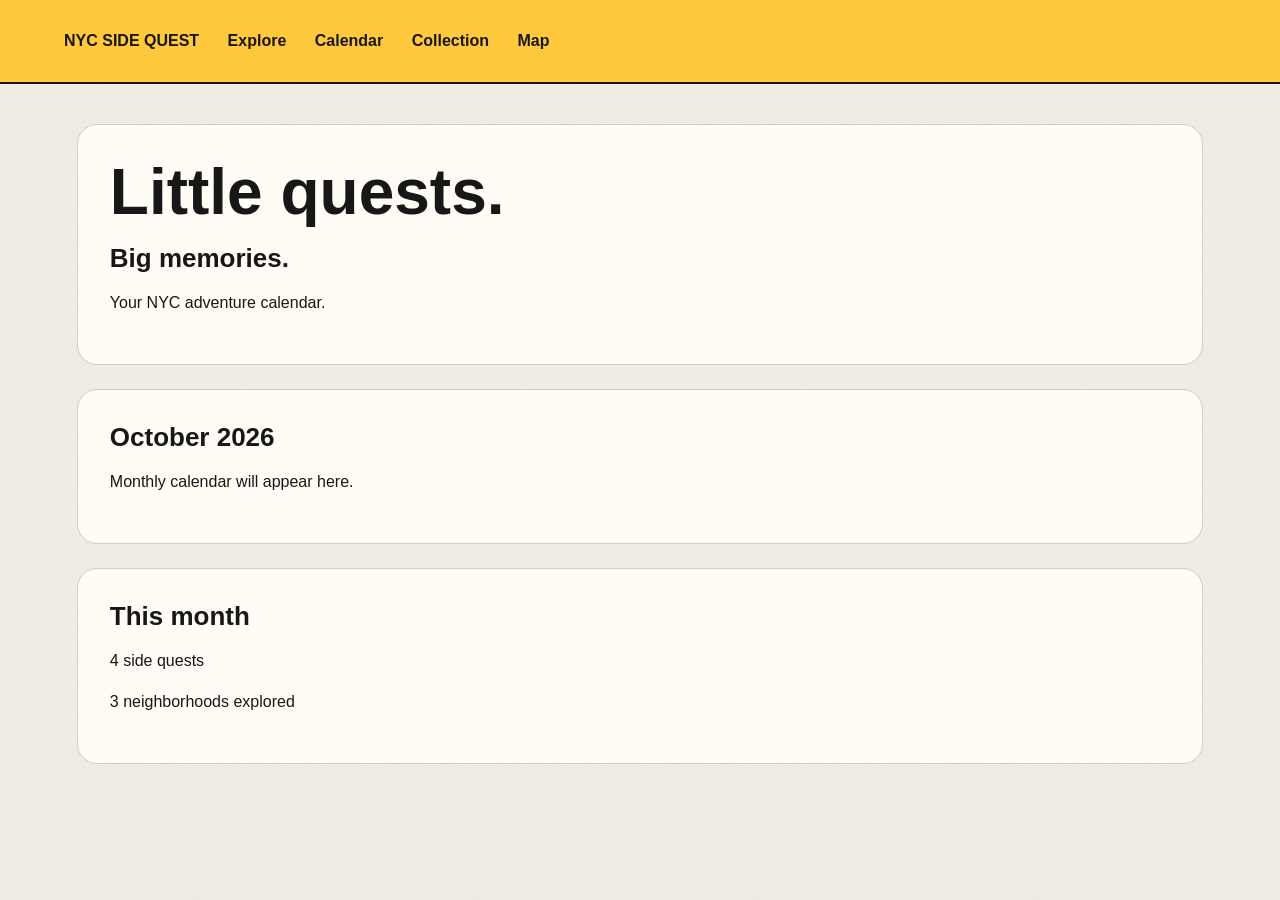
==== calendar.html @ efaf96ab "Replace classroom starter with NYC Side Quest Assignments 5 and 6" ====
<!doctype html>
<html lang="en">
<head>
  <meta charset="UTF-8" />
  <meta name="viewport"
        content="width=device-width, initial-scale=1.0" />
  <title>Calendar | NYC Side Quest</title>
  <link rel="stylesheet" href="style.css" />
</head>
<body class="app-page">

  <!-- HEADER -->
  <header class="app-header">
    <nav aria-label="Main navigation">
      <a href="index.html">NYC SIDE QUEST</a>
      <a href="explore.html">Explore</a>
      <a href="calendar.html">Calendar</a>
      <a href="collection.html">Collection</a>
      <a href="map.html">Map</a>
    </nav>
  </header>

  <!-- MAIN -->
  <main class="app-main">

    <!-- PAGE TITLE -->
    <section>
      <h1>Little quests.</h1>
      <h2>Big memories.</h2>
      <p>Your NYC adventure calendar.</p>
    </section>

    <!-- CALENDAR -->
    <section>
      <h2>October 2026</h2>
      <p>Monthly calendar will appear here.</p>
    </section>

    <!-- MONTHLY SUMMARY -->
    <section>
      <h2>This month</h2>
      <p>4 side quests</p>
      <p>3 neighborhoods explored</p>
    </section>

  </main>
</body>
</html>
---- style.css ----
/* === RESET === */
*,
*::before,
*::after {
  margin: 0;
  padding: 0;
  box-sizing: border-box;
}

/* START BELOW */


/* =====================================
   NYC SIDE QUEST - WELCOME PAGE
   Assignment 5
   ===================================== */

/* DESIGN TOKENS */
:root {
  --yellow: #FFC83D;
  --black: #141414;
  --cream: #FFF9EF;
}

/* BASE */

* {
  box-sizing: border-box;
}

html,
body {
  margin: 0;
  min-height: 100%;
}

body {
  background: var(--yellow);
  color: var(--black);
  font-family: Arial, Helvetica, sans-serif;
}

a {
  color: inherit;
}

/* =====================================
   DESKTOP HEADER
   ===================================== */

.site-header {
  padding: 32px 5% 16px;
  background: var(--yellow);
}

.navigation {
  position: relative;
  min-height: 75px;
}

.logo {
  display: inline-block;
  font-size: 26px;
  font-weight: 900;
  line-height: 0.9;
  letter-spacing: -1px;
  text-decoration: none;
  vertical-align: middle;
}

.desktop-nav {
  display: inline-block;
  margin-left: 8%;
  vertical-align: middle;
}

.desktop-nav a {
  display: inline-block;
  margin-right: 32px;
  font-size: 17px;
  font-weight: 500;
  text-decoration: none;
}

.desktop-nav a:hover {
  text-decoration: underline;
}

.add-button {
  float: right;
  background: var(--black);
  color: white;
  border-radius: 40px;
  padding: 14px 26px;
  text-decoration: none;
  font-size: 16px;
  font-weight: bold;
}

.mobile-skip {
  display: none;
}

/* =====================================
   DESKTOP HERO
   ===================================== */

.welcome {
  position: relative;
  padding: 64px 5% 64px;
  min-height: calc(100vh - 125px);
}

.welcome-content {
  display: inline-block;
  width: 55%;
  vertical-align: middle;
  position: relative;
  z-index: 1;
}

.welcome h1 {
  font-size: clamp(60px, 7.8vw, 124px);
  font-weight: 900;
  line-height: 0.96;
  letter-spacing: -4px;
  margin: 0 0 16px;
}

.handwritten {
  font-family: "Brush Script MT", cursive;
  font-style: italic;
  font-size: clamp(35px, 4.7vw, 76px);
  line-height: 1.15;
  margin: 0 0 64px;
}

/* EXPLORE BUTTON */

.explore-button {
  display: inline-block;
  text-decoration: none;
  color: var(--black);
  font-size: 22px;
  font-weight: bold;
}

.arrow {
  display: inline-block;
  width: 78px;
  height: 78px;
  line-height: 73px;
  text-align: center;
  background: var(--cream);
  border-radius: 50%;
  font-size: 48px;
  font-weight: normal;
  vertical-align: middle;
  margin-right: 18px;
}

.explore-label {
  vertical-align: middle;
}

/* TAXI PLACEHOLDER */

.taxi-area {
  display: inline-block;
  width: 40%;
  min-height: 260px;
  padding: 100px 16px;
  vertical-align: middle;
  text-align: center;
  border: 2px dashed rgba(20,20,20,0.3);
  border-radius: 24px;
}

.taxi-area p {
  font-size: 34px;
  font-weight: 900;
  margin: 0;
}

.taxi-area small {
  font-size: 14px;
}


/* =====================================
   SMALL DESKTOP / TABLET
   ===================================== */

@media (min-width: 769px) and (max-width: 1100px) {

  .desktop-nav {
    margin-left: 3%;
  }

  .desktop-nav a {
    margin-right: 12px;
    font-size: 14px;
  }

  .add-button {
    padding: 12px 16px;
    font-size: 13px;
  }

  .welcome-content {
    width: 57%;
  }

  .taxi-area {
    width: 37%;
  }
}

/* =====================================
   MOBILE WELCOME PAGE
   ===================================== */

@media (max-width: 768px) {

  /* HEADER */

  .site-header {
    padding: 24px 6% 0;
  }

  .navigation {
    min-height: 55px;
  }

  .logo {
    font-size: 18px;
    line-height: 0.9;
  }

  .desktop-nav,
  .add-button {
    display: none;
  }

  .mobile-skip {
    display: inline-block;
    position: absolute;
    right: 0;
    top: 4px;
    font-size: 15px;
    text-decoration: none;
  }

  /* HERO */

  .welcome {
    padding: 18px 6% 28px;
    min-height: calc(100svh - 100px);
  }

  .welcome-content {
    display: block;
    width: 100%;
    position: static;
  }

  .welcome h1 {
    font-size: clamp(44px, 12.5vw, 72px);
    line-height: 0.94;
    letter-spacing: -2px;
    margin: 0 0 12px;
  }

  .handwritten {
    font-size: clamp(30px, 8vw, 45px);
    line-height: 1.1;
    margin: 0 0 20px;
  }

  /* TAXI AREA */

  .taxi-area {
    display: block;
    width: 90%;
    min-height: 180px;
    padding: 60px 12px;
    margin: 26px auto 0;
    border-radius: 16px;
  }

  .taxi-area p {
    font-size: 23px;
  }

  .taxi-area small {
    font-size: 12px;
  }

  /* BUTTON */

  .explore-button {
    position: absolute;
    left: 6%;
    bottom: 22px;
    font-size: 18px;
  }

  .arrow {
    width: 58px;
    height: 58px;
    line-height: 54px;
    font-size: 36px;
    margin-right: 0;
  }

  .explore-label {
    display: none;
  }



} /* End mobile welcome styles. */

/* VERY SMALL PHONES */

@media (max-width: 360px) {
  .welcome h1 {
    font-size: 44px;
  }

  .handwritten {
    font-size: 29px;
  }

  .taxi-area {
    min-height: 140px;
    padding: 42px 12px;
    margin-top: 18px;
  }
}

    /* ===================================
      SECONDARY APP PAGES
      =================================== */

    .app-page {
      background-color: #F1EEE7;
      background-image: url("assets/paper-grain.svg");
      background-size: 280px 280px;
      color: #171717;
      font-family: Arial, Helvetica, sans-serif;
    }

    .app-header {
      background-color: #FFC83D;
      padding: 24px 5%;
      border-bottom: 2px solid #171717;
    }

    .app-header nav a {
      display: inline-block;
      color: #171717;
      text-decoration: none;
      font-weight: 600;
      margin-right: 24px;
      padding: 8px 0;
    }

    .app-main {
      padding: 40px 6%;
    }

    .app-main section {
      background-color: #FFFCF5;
      padding: 32px;
      margin-bottom: 24px;
      border: 1px solid #D8CBB8;
      border-radius: 20px;
    }

    .app-main h1 {
      font-size: clamp(36px, 6vw, 64px);
      line-height: 1.1;
      margin-bottom: 16px;
    }

    .app-main h2 {
      font-size: 26px;
      margin-bottom: 16px;
    }

    .app-main p {
      line-height: 1.6;
      margin-bottom: 16px;
    }

    .app-main button {
      background-color: #FFC83D;
      color: #171717;
      border: 1px solid #171717;
      border-radius: 20px;
      padding: 12px 18px;
      margin: 8px 8px 8px 0;
      font-size: 16px;
    }

    @media (max-width: 768px) {
      .app-header {
        padding: 16px 6%;
      }

      .app-header nav a {
        font-size: 13px;
        margin-right: 12px;
      }

      .app-main {
        padding: 24px 5%;
      }

      .app-main section {
        padding: 24px;
      }
    }
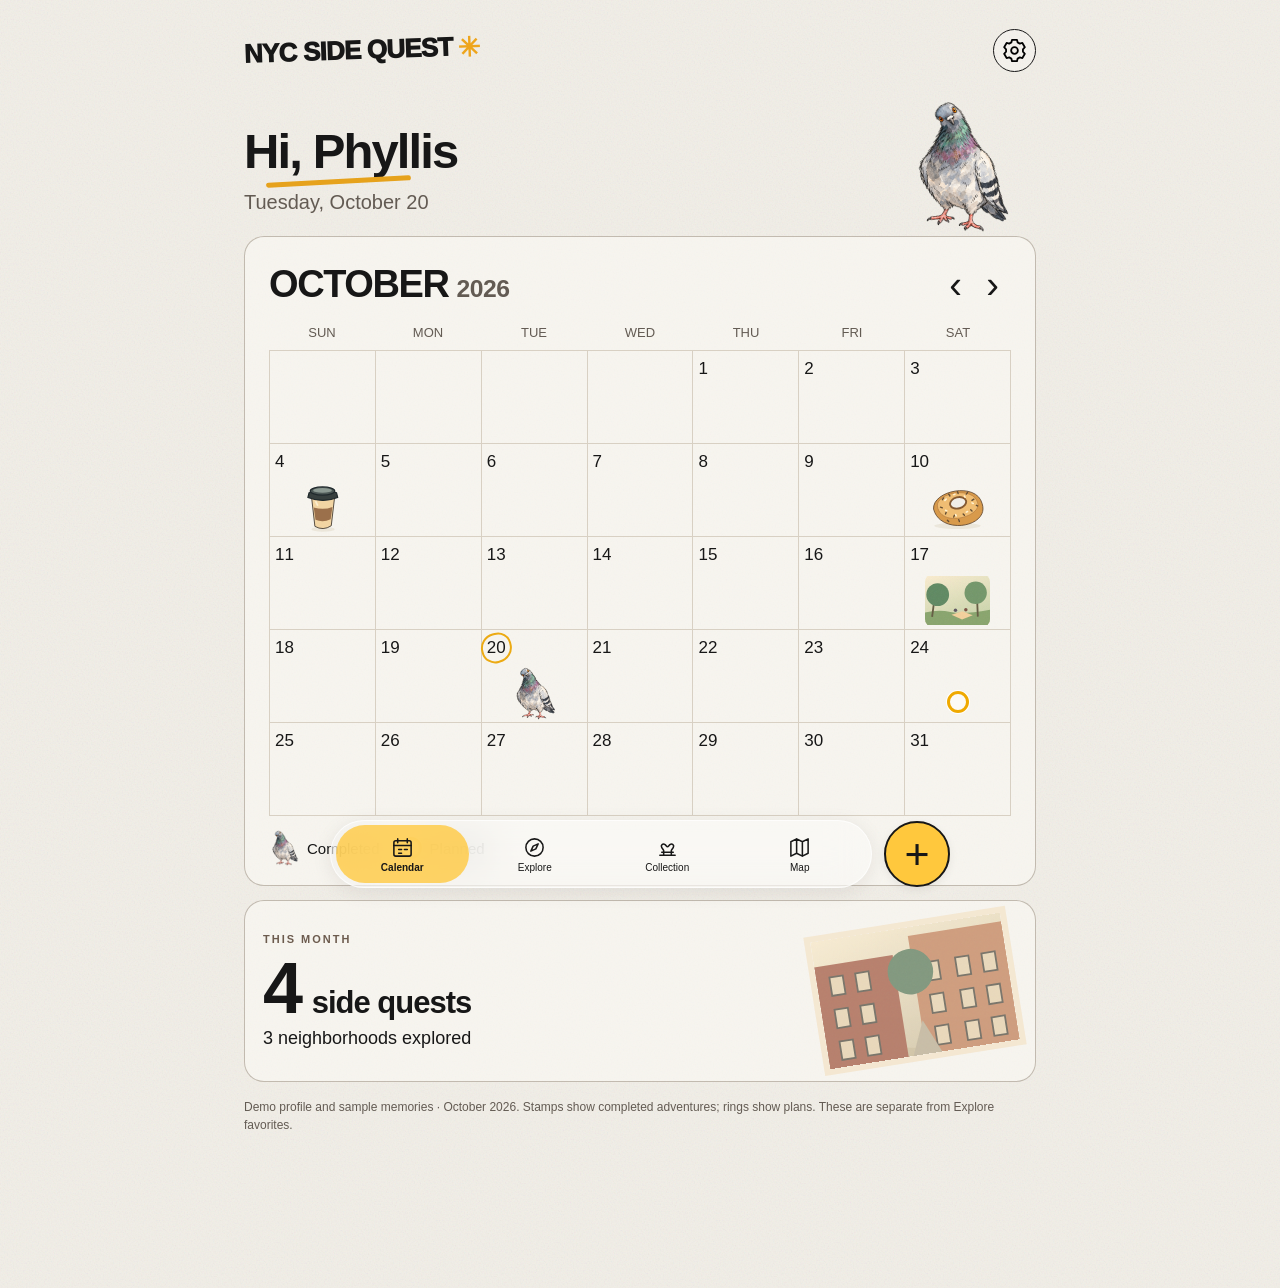
==== commit 94186486: "Build reference-based welcome and Calendar with shared Explore design tokens" ====
--- a/calendar.html
+++ b/calendar.html
@@ -1,49 +1,22 @@
+<!doctype html>
+<html lang="en"><head><meta charset="utf-8"><meta name="viewport" content="width=device-width, initial-scale=1, viewport-fit=cover"><meta name="theme-color" content="#F1EEE7"><title>Calendar | NYC Side Quest</title><link rel="stylesheet" href="explore.css"><link rel="stylesheet" href="pages.css"><script src="calendar.js" defer></script></head>
+<body><a class="skip-link" href="#main-content">Skip to calendar</a><div class="app-shell calendar-shell">    <header class="site-header">
+      <a href="index.html" class="wordmark" aria-label="NYC Side Quest home">NYC SIDE QUEST<span class="rays" aria-hidden="true">✳</span></a>
+      <button class="settings-button" type="button" aria-label="About this demo" id="settings-button"><svg viewBox="0 0 24 24" aria-hidden="true"><circle cx="12" cy="12" r="3"/><path d="M9.8 2.5h4.4l.6 2.3 1.9 1.1 2.3-.6 2.2 3.8-1.7 1.8v2.2l1.7 1.8-2.2 3.8-2.3-.6-1.9 1.1-.6 2.3H9.8l-.6-2.3-1.9-1.1-2.3.6-2.2-3.8 1.7-1.8v-2.2L2.8 9.1 5 5.3l2.3.6 1.9-1.1z"/></svg></button>
+    </header>
 
-<!doctype html>
-<html lang="en">
-<head>
-  <meta charset="UTF-8" />
-  <meta name="viewport"
-        content="width=device-width, initial-scale=1.0" />
-  <title>Calendar | NYC Side Quest</title>
-  <link rel="stylesheet" href="style.css" />
-</head>
-<body class="app-page">
+<main id="main-content" class="page calendar-page">
+<section class="calendar-intro" aria-labelledby="calendar-title"><div><h1 id="calendar-title">Hi, Phyllis</h1><span class="small-scribble" aria-hidden="true"></span><p>Tuesday, October 20</p></div><img src="assets/pigeon-watercolor.png" width="100" height="130" alt="" class="calendar-pigeon"></section>
+<section class="calendar-panel paper-panel" aria-labelledby="month-label"><div class="month-heading"><h2 id="month-label" aria-live="polite"></h2><div class="month-controls"><button type="button" id="previous-month" aria-label="Previous month">‹</button><button type="button" id="next-month" aria-label="Next month">›</button></div></div>
+<div class="calendar-weekdays" aria-hidden="true"><span>SUN</span><span>MON</span><span>TUE</span><span>WED</span><span>THU</span><span>FRI</span><span>SAT</span></div><div class="calendar-grid" id="calendar-grid" role="group" aria-label="Calendar dates"></div>
+<div class="calendar-legend"><span><img src="assets/pigeon-watercolor.png" width="30" height="38" alt=""> Completed</span><span><i class="planned-ring" aria-hidden="true"></i> Planned</span></div><noscript><p>Enable JavaScript to browse the monthly calendar.</p></noscript></section>
+<section class="month-summary paper-panel" aria-labelledby="summary-heading"><div><h2 class="eyebrow" id="summary-heading">THIS MONTH</h2><p class="summary-count"><strong id="quest-count">4</strong> side quests</p><p id="neighborhood-count">3 neighborhoods explored</p></div><img src="assets/village.svg" width="160" height="130" alt="Illustrated NYC brownstones"></section>
+<p class="demo-note">Demo profile and sample memories · October 2026. Stamps show completed adventures; rings show plans. These are separate from Explore favorites.</p>
+</main></div>  <nav class="bottom-bar" aria-label="Main navigation"><div class="bottom-nav">
+    <a href="calendar.html" data-route="calendar" class="nav-link is-active" aria-current="page"><svg viewBox="0 0 24 24" aria-hidden="true"><rect x="3" y="5" width="18" height="16" rx="2"/><path d="M7 3v4M17 3v4M3 10h18M8 14h3M8 18h3M14 14h3"/></svg><span>Calendar</span></a>
+    <a href="explore.html" data-route="explore" class="nav-link"><svg viewBox="0 0 24 24" aria-hidden="true"><circle cx="12" cy="12" r="9"/><path d="m15.8 8.2-2.4 5.2-5.2 2.4 2.4-5.2z"/></svg><span>Explore</span></a>
+    <a href="collection.html" data-route="collection" class="nav-link"><svg viewBox="0 0 24 24" aria-hidden="true"><path d="M4 20h16M8 20v-5l-2-3c-1.5-2.6 1.2-4.5 3.5-3 1.2 1 1.5 2.2 2.5 2.2s1.3-1.2 2.5-2.2c2.3-1.5 5 .4 3.5 3l-2 3v5M6 17h12"/></svg><span>Collection</span></a>
+    <a href="map.html" data-route="map" class="nav-link"><svg viewBox="0 0 24 24" aria-hidden="true"><path d="m3 6 6-3 6 3 6-3v15l-6 3-6-3-6 3zM9 3v15M15 6v15"/></svg><span>Map</span></a>
+  </div><button id="add-button" class="add-button" type="button" aria-label="Add a quest">+</button></nav>
 
-  <!-- HEADER -->
-  <header class="app-header">
-    <nav aria-label="Main navigation">
-      <a href="index.html">NYC SIDE QUEST</a>
-      <a href="explore.html">Explore</a>
-      <a href="calendar.html">Calendar</a>
-      <a href="collection.html">Collection</a>
-      <a href="map.html">Map</a>
-    </nav>
-  </header>
-
-  <!-- MAIN -->
-  <main class="app-main">
-
-    <!-- PAGE TITLE -->
-    <section>
-      <h1>Little quests.</h1>
-      <h2>Big memories.</h2>
-      <p>Your NYC adventure calendar.</p>
-    </section>
-
-    <!-- CALENDAR -->
-    <section>
-      <h2>October 2026</h2>
-      <p>Monthly calendar will appear here.</p>
-    </section>
-
-    <!-- MONTHLY SUMMARY -->
-    <section>
-      <h2>This month</h2>
-      <p>4 side quests</p>
-      <p>3 neighborhoods explored</p>
-    </section>
-
-  </main>
-</body>
-</html>
+<dialog class="quest-dialog" id="calendar-dialog" aria-labelledby="day-title"><button type="button" class="dialog-close" id="close-day" aria-label="Close">×</button><div id="day-content"></div></dialog><div class="toast" id="toast" role="status" aria-live="polite"></div></body></html>
--- a/explore.css
+++ b/explore.css
@@ -0,0 +1,551 @@
+:root{
+  --brand-yellow:#FFC83D;
+  --paper-bg:#F1EEE7;
+  --card-bg:#FCFAF5;
+  --ink:#171717;
+  --muted:#635B53;
+  --soft-border:#D8D0C3;
+  --nav-fill:rgba(255,255,255,.35);
+  --nav-blur:20px;
+  --edge:clamp(16px,4.5vw,24px)}
+*{
+  box-sizing:border-box}
+html{
+  scroll-behavior:smooth}
+body{
+  margin:0;
+  color:var(--ink);
+  font-family:Inter,-apple-system,BlinkMacSystemFont,"Segoe UI",Arial,sans-serif;
+  background:var(--paper-bg);
+  background-image:url('assets/paper-grain.svg');
+  background-repeat:repeat;
+  background-size:280px 280px;
+  -webkit-font-smoothing:antialiased}
+button,select{
+  font:inherit}
+button{
+  cursor:pointer}
+button:focus-visible,a:focus-visible,select:focus-visible{
+  outline:3px solid #b46f00;
+  outline-offset:3px}
+button:hover{
+  filter:brightness(.98)}
+.sr-only{
+  position:absolute;
+  width:1px;
+  height:1px;
+  padding:0;
+  margin:-1px;
+  overflow:hidden;
+  clip:rect(0,0,0,0);
+  white-space:nowrap;
+  border:0}
+[hidden]{
+  display:none!important}
+.app-shell{
+  max-width:660px;
+  margin:0 auto;
+  min-height:100vh;
+  padding:calc(env(safe-area-inset-top) + 23px) var(--edge) calc(142px + env(safe-area-inset-bottom))}
+.site-header{
+  display:flex;
+  align-items:center;
+  justify-content:space-between;
+  min-height:55px;
+  margin-bottom:24px}
+.wordmark{
+  text-decoration:none;
+  color:var(--ink);
+  font-size:clamp(19px,5vw,26px);
+  font-weight:950;
+  letter-spacing:-.8px;
+  transform:rotate(-2deg);
+  display:inline-block}
+.rays{
+  font-size:27px;
+  color:#eea51c;
+  vertical-align:top;
+  margin-left:5px}
+.settings-button{
+  display:grid;
+  place-items:center;
+  width:43px;
+  height:43px;
+  border:1.5px solid var(--ink);
+  border-radius:50%;
+  background:rgba(255,255,255,.22)}
+.settings-button svg,.nav-link svg{
+  width:27px;
+  height:27px;
+  fill:none;
+  stroke:currentColor;
+  stroke-width:1.6;
+  stroke-linecap:round;
+  stroke-linejoin:round}
+.page h1{
+  font-size:clamp(34px,8vw,49px);
+  letter-spacing:-1.9px;
+  line-height:1.08;
+  margin:0;
+  font-weight:900}
+.page p{
+  color:var(--muted)}
+.paper-panel{
+  border:1px solid rgba(108,92,74,.38);
+  background:rgba(252,250,245,.58);
+  border-radius:20px}
+.eyebrow{
+  font-size:11px;
+  letter-spacing:2px;
+  color:#6c5b4e;
+  font-weight:650}
+.explore-intro{
+  position:relative;
+  min-height:121px;
+  margin:10px 0 20px}
+.explore-intro h1{
+  max-width:75%;
+  font-size:clamp(31px,8vw,47px)}
+.explore-intro p{
+  font-size:14px;
+  margin:8px 0 0;
+  max-width:76%;
+  line-height:1.45}
+.small-scribble{
+  display:block;
+  width:69px;
+  height:4px;
+  background:#e6a21c;
+  border-radius:30px;
+  margin-top:11px;
+  transform:rotate(-3deg)}
+.pigeon-doodle{
+  position:absolute;
+  right:2px;
+  top:7px;
+  font-size:49px;
+  transform:rotate(8deg)}
+.pigeon-doodle span{
+  display:block;
+  font-family:Georgia,serif;
+  font-size:10px;
+  font-style:italic;
+  line-height:1.2;
+  transform:rotate(-11deg);
+  text-align:center;
+  background:#f5e9d3;
+  padding:4px}
+.filter-panel{
+  padding:19px 16px 13px;
+  margin-bottom:14px}
+.filter-panel h2{
+  margin:0 0 12px}
+.time-buttons{
+  display:flex;
+  gap:8px;
+  flex-wrap:wrap}
+.time-chip{
+  border:1.2px solid #64534a;
+  background:rgba(252,250,245,.65);
+  color:var(--ink);
+  padding:9px 12px;
+  border-radius:100px;
+  font-size:12px;
+  min-height:38px}
+.time-chip.is-selected{
+  background:var(--brand-yellow);
+  border-color:#b97a00;
+  font-weight:700}
+.filter-footer{
+  display:flex;
+  align-items:center;
+  justify-content:space-between;
+  border-top:1px solid #d8caba;
+  margin-top:15px;
+  padding-top:13px;
+  gap:10px}
+.people-filter{
+  display:flex;
+  align-items:center;
+  min-width:0}
+.people-filter>span[aria-hidden]{
+  font-size:21px;
+  margin-right:3px}
+.people-filter select{
+  background:transparent;
+  border:0;
+  color:var(--ink);
+  max-width:150px;
+  min-width:0;
+  font-size:12px}
+.more-filter-button{
+  border:0;
+  background:transparent;
+  font-size:12px;
+  color:var(--ink);
+  white-space:nowrap}
+.more-filter-button span{
+  font-size:19px;
+  vertical-align:middle}
+.surprise-banner{
+  width:100%;
+  border:1px solid #e8b663;
+  border-radius:20px;
+  background:#ffe4ab;
+  text-align:left;
+  padding:18px 20px;
+  display:flex;
+  min-height:174px;
+  justify-content:space-between;
+  align-items:center;
+  position:relative;
+  overflow:hidden;
+  background-image:linear-gradient(130deg,#ffe5b1,#fff0ca 60%,#ffe1a4)}
+.surprise-banner>div:first-child{
+  position:relative;
+  z-index:2}
+.surprise-banner h2{
+  font-size:clamp(25px,7vw,38px);
+  letter-spacing:-1px;
+  margin:9px 0 5px;
+  font-weight:900;
+  text-decoration:underline;
+  text-decoration-color:#edac20;
+  text-decoration-thickness:4px;
+  text-underline-offset:5px}
+.surprise-banner p{
+  font-size:12px;
+  line-height:1.3;
+  color:#5b4a36;
+  margin:8px 0 6px}
+.arrow-disc{
+  display:grid;
+  place-items:center;
+  background:#ffc142;
+  width:31px;
+  height:31px;
+  border-radius:50%;
+  font-size:19px}
+.tarot-fan{
+  position:relative;
+  width:115px;
+  height:135px;
+  flex-shrink:0;
+  margin:0 8px}
+.tarot{
+  display:grid;
+  place-items:center;
+  position:absolute;
+  top:23px;
+  left:37px;
+  width:70px;
+  height:103px;
+  background:#fff4d8;
+  border:2px solid #342b24;
+  border-radius:6px;
+  color:#bd8829;
+  font-size:39px;
+  box-shadow:0 3px 0 #d8b980,inset 0 0 0 4px #fff4d8,inset 0 0 0 5px #a18c67}
+.tarot-one{
+  transform:rotate(-23deg) translateX(-25px)}
+.tarot-two{
+  transform:rotate(14deg) translateX(12px)}
+.tarot-three{
+  transform:rotate(-3deg)}
+.section-heading{
+  display:flex;
+  align-items:end;
+  justify-content:space-between;
+  gap:12px;
+  margin:24px 0 12px}
+.section-heading h2{
+  font-size:clamp(23px,6vw,31px);
+  letter-spacing:-1px;
+  margin:0;
+  line-height:1.1}
+.section-heading button{
+  border:0;
+  background:none;
+  color:#93600b;
+  font-size:12px;
+  white-space:nowrap;
+  padding:6px}
+.quest-grid{
+  display:grid;
+  grid-template-columns:repeat(2,minmax(0,1fr));
+  gap:12px}
+.quest-card{
+  min-width:0;
+  background:rgba(252,250,245,.78);
+  border:1px solid #dfd6c8;
+  border-radius:19px;
+  overflow:hidden;
+  box-shadow:0 2px 7px rgba(45,35,20,.025)}
+.quest-image{
+  height:auto;
+  aspect-ratio:4/3;
+  background:#e9dfc9;
+  position:relative;
+  overflow:hidden}
+.quest-image img{
+  width:100%;
+  height:100%;
+  object-fit:cover;
+  display:block}
+.category-sticker{
+  position:absolute;
+  top:10px;
+  left:-4px;
+  background:#f3d1ac;
+  color:#3b2d21;
+  font-size:9px;
+  letter-spacing:.9px;
+  padding:6px 10px;
+  transform:rotate(-8deg);
+  font-weight:700;
+  text-transform:uppercase;
+  box-shadow:1px 2px 3px #0001}
+.quest-card:nth-child(2n) .category-sticker{
+  background:#ede3c5;
+  transform:rotate(5deg)}
+.heart-button{
+  position:absolute;
+  top:7px;
+  right:8px;
+  background:rgba(0,0,0,.15);
+  border:none;
+  color:white;
+  text-shadow:0 1px 3px #222;
+  font-size:26px;
+  line-height:1;
+  width:30px;
+  height:30px;
+  border-radius:50%}
+.heart-button[aria-pressed="true"]{
+  color:#ffc83d}
+.quest-text{
+  padding:10px 11px 13px}
+.quest-title{
+  font-size:14px;
+  letter-spacing:-.35px;
+  font-weight:800;
+  line-height:1.25;
+  margin:0 0 5px}
+.quest-meta{
+  font-size:11px;
+  color:var(--muted);
+  margin:0;
+  line-height:1.35}
+.quest-open{
+  display:block;
+  width:100%;
+  text-align:left;
+  border:0;
+  background:none;
+  padding:0;
+  color:inherit}
+.empty-state{
+  padding:24px;
+  text-align:center}
+.bottom-bar{
+  position:fixed;
+  z-index:30;
+  bottom:calc(12px + env(safe-area-inset-bottom));
+  left:50%;
+  transform:translateX(-50%);
+  width:min(100% - 24px,620px);
+  display:flex;
+  align-items:center;
+  gap:12px}
+.bottom-nav{
+  flex:1;
+  min-width:0;
+  height:68px;
+  padding:5px;
+  display:flex;
+  align-items:center;
+  justify-content:space-between;
+  background:var(--nav-fill);
+  -webkit-backdrop-filter:blur(var(--nav-blur));
+  backdrop-filter:blur(var(--nav-blur));
+  border:1px solid rgba(255,255,255,.70);
+  border-radius:999px;
+  box-shadow:0 4px 20px rgba(40,30,20,.08)}
+.nav-link{
+  min-width:0;
+  flex:1;
+  height:58px;
+  display:flex;
+  align-items:center;
+  justify-content:center;
+  flex-direction:column;
+  gap:3px;
+  border-radius:999px;
+  color:#171717;
+  text-decoration:none;
+  font-size:10px;
+  transition:background .2s}
+.nav-link svg{
+  width:23px;
+  height:23px}
+.nav-link.is-active{
+  background:rgba(255,200,61,.78);
+  font-weight:700}
+.add-button{
+  width:66px;
+  height:66px;
+  flex:none;
+  border-radius:50%;
+  background:var(--brand-yellow);
+  border:2px solid #171717;
+  color:#171717;
+  font-size:43px;
+  line-height:1;
+  box-shadow:0 3px 10px #0001}
+.quest-dialog{
+  width:min(90vw,430px);
+  max-height:80vh;
+  border:1px solid #b5a58f;
+  border-radius:20px;
+  background:#fcfaf5;
+  padding:26px;
+  box-shadow:0 20px 65px #0004}
+.quest-dialog::backdrop{
+  background:#14100c80;
+  backdrop-filter:blur(2px)}
+.quest-dialog h2{
+  font-size:26px;
+  line-height:1.15;
+  margin:8px 0}
+.quest-dialog p{
+  color:#635b53;
+  line-height:1.5}
+.dialog-close{
+  float:right;
+  border:0;
+  background:none;
+  font-size:27px}
+.dialog-action{
+  background:#ffc83d;
+  border:1px solid #1a1a1a;
+  border-radius:99px;
+  padding:12px 20px;
+  font-weight:800;
+  margin-top:12px}
+.toast{
+  position:fixed;
+  left:50%;
+  bottom:calc(100px + env(safe-area-inset-bottom));
+  transform:translateX(-50%);
+  background:#24201a;
+  color:white;
+  border-radius:99px;
+  padding:10px 18px;
+  max-width:min(90vw,430px);
+  font-size:13px;
+  z-index:50;
+  opacity:0;
+  pointer-events:none;
+  transition:opacity .15s;
+  text-align:center}
+.toast.is-visible{
+  opacity:1}
+@media(max-width:360px){
+  .app-shell{
+  padding-left:14px;
+  padding-right:14px}
+.time-chip{
+  padding:8px 10px}
+.tarot-fan{
+  width:89px;
+  margin:0}
+.tarot{
+  width:58px;
+  height:93px;
+  left:18px}
+.bottom-bar{
+  gap:7px}
+.bottom-nav{
+  padding:3px;
+  height:62px}
+.nav-link{
+  font-size:9px;
+  height:55px}
+.nav-link svg{
+  height:21px;
+  width:21px}
+.add-button{
+  height:59px;
+  width:59px}
+}
+@media(min-width:700px){
+  .app-shell{
+  max-width:900px}
+.explore-intro h1{
+  max-width:100%}
+.quest-grid{
+  grid-template-columns:repeat(3,minmax(0,1fr))}
+.pigeon-doodle{
+  right:50px}
+}
+
+
+/* Integration/accessibility refinements. */
+.skip-link{
+  position:fixed;
+  top:8px;
+  left:8px;
+  z-index:100;
+  transform:translateY(-160%);
+  background:#ffc83d;
+  color:#171717;
+  padding:12px;
+  border-radius:10px}
+
+.skip-link:focus{
+  transform:none}
+
+.arrow-disc{
+  border:1px solid #9a6a12;
+  min-width:44px;
+  min-height:44px;
+  cursor:pointer}
+
+.time-chip,.more-filter-button,.people-filter select,.section-heading button{
+  min-height:44px}
+
+.heart-button{
+  width:44px;
+  height:44px;
+  top:4px;
+  right:4px;
+  background:rgba(252,250,245,.92);
+  color:#171717;
+  text-shadow:none}
+
+.heart-button[aria-pressed="true"]{
+  background:#ffc83d;
+  color:#171717}
+
+.quest-open{
+  min-height:60px}
+
+.dialog-close{
+  min-width:44px;
+  min-height:44px}
+
+.demo-note{
+  font-size:12px;
+  line-height:1.5;
+  margin-top:16px;
+  color:var(--muted)}
+
+@media(prefers-reduced-motion:reduce){
+  html{
+  scroll-behavior:auto}
+*,*::before,*::after{
+  transition:none!important}
+}
+
+
+.pigeon-doodle img {display:block; width:70px; height:62px}
--- a/pages.css
+++ b/pages.css
@@ -0,0 +1,52 @@
+/* Shared Explore tokens and font stack come from explore.css. */
+.welcome-page{min-height:100svh;padding:24px 16px;display:grid;place-items:center}
+.onboarding{width:min(100%,500px);padding:22px;border:1.5px solid var(--ink);border-radius:38px;background:rgba(252,250,245,.72)}
+.onboarding-nav{display:flex;justify-content:space-between;align-items:center;margin-bottom:20px}
+.onboarding-nav a{color:var(--muted);font-weight:600;text-decoration:none;min-height:44px;display:flex;align-items:center}
+.onboarding-nav .back-link{font-size:34px;color:var(--ink);min-width:44px}
+.onboarding>.eyebrow{margin:0 0 17px;font-size:12px;letter-spacing:2.5px}
+.onboarding h1{font-size:clamp(29px,7.5vw,43px);line-height:1.12;letter-spacing:-1.7px;margin:0 0 26px;font-weight:900}
+.onboarding-options{display:flex;gap:8px;flex-wrap:wrap}
+.onboarding-options .time-chip{flex:1;padding:11px 9px;font-size:clamp(12px,3.4vw,16px);border:1.3px solid var(--ink);background:transparent;white-space:nowrap}
+.onboarding-options .time-chip.is-selected{background:var(--brand-yellow);font-weight:700}
+.plan-ahead{font-size:16px;font-weight:600;color:var(--muted);margin:19px 0 12px}
+.date-options{justify-content:flex-start}.date-options .time-chip{flex:0 1 auto;padding-inline:20px}
+.welcome-art{height:clamp(240px,39svh,365px);margin:12px 0;display:flex;align-items:center;justify-content:center}
+.welcome-art img{display:block;width:100%;height:100%;object-fit:contain}
+.welcome-continue{min-height:58px;display:flex;align-items:center;justify-content:center;gap:12px;background:var(--brand-yellow);border-radius:999px;color:var(--ink);font-size:23px;font-weight:800;text-decoration:none}
+.welcome-continue span{font-size:31px}
+.calendar-intro{display:flex;align-items:end;justify-content:space-between;position:relative;min-height:112px;margin-bottom:4px}
+.calendar-intro h1{font-size:clamp(35px,8vw,49px)}
+.calendar-intro .small-scribble{width:145px;height:5px;margin:1px 0 7px 22px}
+.calendar-intro p{margin:0 0 18px;font-size:clamp(14px,3.7vw,20px)}
+.calendar-pigeon{object-fit:contain;width:100px;height:117px;transform:rotate(7deg);margin-right:9px}
+.calendar-panel{padding:19px 13px 14px;border-radius:20px}
+.month-heading{display:flex;align-items:center;justify-content:space-between;gap:4px;margin-bottom:18px}
+.month-heading h2{display:flex;align-items:baseline;gap:8px;flex-wrap:wrap;font-size:clamp(22px,5.7vw,38px);letter-spacing:-1.4px;margin:0;font-weight:900;line-height:1.1}
+.calendar-year{color:var(--muted);font-size:.65em;letter-spacing:-.5px}
+.month-controls{display:flex;flex:none;gap:0}
+.month-controls button{width:37px;min-height:44px;border:0;background:transparent;color:var(--ink);font-size:38px;line-height:1}
+.calendar-weekdays,.calendar-grid{display:grid;grid-template-columns:repeat(7,minmax(0,1fr))}
+.calendar-weekdays{font-size:clamp(9px,2.5vw,13px);color:var(--muted);padding:0 0 10px;text-align:center}
+.calendar-grid{border-top:1px solid var(--soft-border);border-left:1px solid var(--soft-border)}
+.calendar-day,.calendar-blank{min-width:0;min-height:64px;aspect-ratio:.94;border:0;border-right:1px solid var(--soft-border);border-bottom:1px solid var(--soft-border);background:transparent;position:relative;padding:7px 5px;display:flex;flex-direction:column;align-items:flex-start;justify-content:flex-start;color:var(--ink)}
+.calendar-day:hover{background:rgba(255,200,61,.13)}
+.day-number{font-size:clamp(12px,3.4vw,17px);position:relative;z-index:1;line-height:1.3}
+.demo-today:before{content:'';position:absolute;inset:-4px -6px;border:2px solid #ecaa13;border-radius:49% 44% 51% 45%;transform:rotate(-15deg)}
+.calendar-stamp{display:block;max-width:85%;width:46px;height:40px;object-fit:contain;align-self:center;margin-top:1px;position:absolute;bottom:2px;border-radius:8px}
+.emoji-stamp{position:absolute;bottom:3px;align-self:center;font-size:clamp(21px,6vw,34px);line-height:1}
+.planned-ring{display:inline-block;flex:none;width:22px;height:22px;border:3px solid #efa900;background:var(--card-bg);border-radius:50%;box-shadow:0 0 0 1px white}
+.calendar-day>.planned-ring{position:absolute;bottom:9px;align-self:center}
+.calendar-legend{display:flex;align-items:center;gap:20px;padding-top:13px;font-size:12px}
+.calendar-legend>span{display:flex;align-items:center;gap:8px}.calendar-legend img{object-fit:contain}
+.month-summary{margin-top:14px;padding:20px 18px;display:flex;align-items:center;justify-content:space-between;gap:8px;overflow:hidden;min-height:134px}
+.month-summary h2{margin:0 0 7px}.month-summary .summary-count{font-weight:800;font-size:clamp(20px,5.6vw,31px);letter-spacing:-1px;color:var(--ink);margin:0;white-space:nowrap}
+.summary-count strong{font-size:clamp(47px,13vw,72px);letter-spacing:-3px;line-height:1;vertical-align:baseline;margin-right:4px}
+.month-summary #neighborhood-count{font-size:clamp(12px,3.3vw,18px);margin:4px 0 0;color:var(--ink)}
+.month-summary>img{width:29%;height:112px;object-fit:cover;transform:rotate(-9deg);border:6px solid #f4e5cd;opacity:.85}
+.calendar-explore{display:inline-block;color:var(--ink);text-decoration:none;font-size:14px}
+@media(min-width:700px){.calendar-shell{max-width:840px}.calendar-panel{padding:26px 24px 18px}.calendar-day,.calendar-blank{min-height:93px;aspect-ratio:1.25}.calendar-stamp{width:65px;height:53px}.calendar-intro{margin-top:6px}.calendar-pigeon{height:130px;width:130px}.calendar-legend{font-size:15px}.onboarding{padding:28px 30px}.month-summary>img{width:27%;height:140px}.month-summary{min-height:174px}.onboarding-options .time-chip{font-size:16px}}
+@media(max-width:360px){.welcome-page{padding:12px}.onboarding{padding:18px 15px;border-radius:30px}.onboarding h1{letter-spacing:-1.2px}.onboarding-options{gap:6px}.date-options .time-chip{padding-inline:16px}.calendar-panel{padding:15px 9px}.calendar-intro h1{font-size:34px}.calendar-pigeon{width:75px;height:100px}.month-heading h2{font-size:21px;gap:5px}.month-controls button{width:31px}.calendar-day,.calendar-blank{min-height:59px;padding:6px 4px}.calendar-legend{gap:15px;font-size:11px}.month-summary{padding:16px 12px}.month-summary>img{height:92px}.calendar-stamp{height:32px}}
+/* Keep empty slots and date buttons at the same cell width. */
+.calendar-day,.calendar-blank{width:100%;height:clamp(64px,12vw,93px);aspect-ratio:auto}
+@media(max-width:360px){.calendar-day,.calendar-blank{height:59px}}
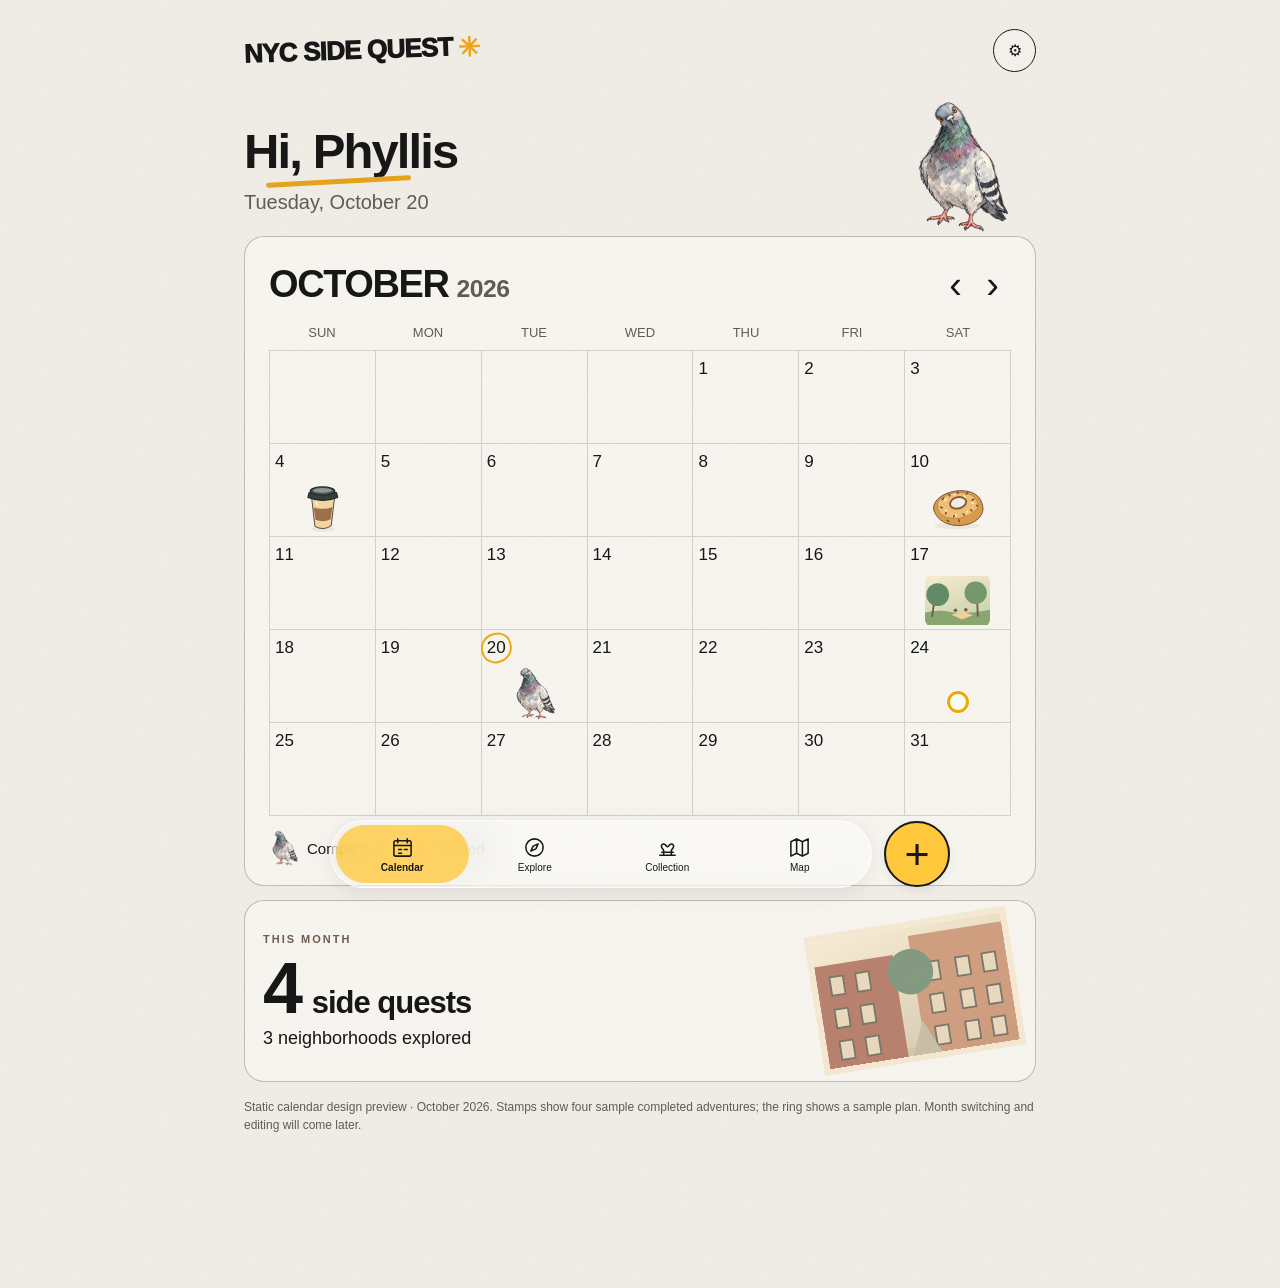
==== commit 20f7128a: "Simplify Assignment 6 to array and DOM loop; retain static design previews" ====
--- a/calendar.html
+++ b/calendar.html
@@ -1,22 +1,54 @@
 <!doctype html>
-<html lang="en"><head><meta charset="utf-8"><meta name="viewport" content="width=device-width, initial-scale=1, viewport-fit=cover"><meta name="theme-color" content="#F1EEE7"><title>Calendar | NYC Side Quest</title><link rel="stylesheet" href="explore.css"><link rel="stylesheet" href="pages.css"><script src="calendar.js" defer></script></head>
+<html lang="en"><head><meta charset="utf-8"><meta name="viewport" content="width=device-width, initial-scale=1, viewport-fit=cover"><meta name="theme-color" content="#F1EEE7"><title>Calendar | NYC Side Quest</title><link rel="stylesheet" href="explore.css"><link rel="stylesheet" href="pages.css"><link rel="stylesheet" href="assignment6.css"></head>
 <body><a class="skip-link" href="#main-content">Skip to calendar</a><div class="app-shell calendar-shell">    <header class="site-header">
       <a href="index.html" class="wordmark" aria-label="NYC Side Quest home">NYC SIDE QUEST<span class="rays" aria-hidden="true">✳</span></a>
-      <button class="settings-button" type="button" aria-label="About this demo" id="settings-button"><svg viewBox="0 0 24 24" aria-hidden="true"><circle cx="12" cy="12" r="3"/><path d="M9.8 2.5h4.4l.6 2.3 1.9 1.1 2.3-.6 2.2 3.8-1.7 1.8v2.2l1.7 1.8-2.2 3.8-2.3-.6-1.9 1.1-.6 2.3H9.8l-.6-2.3-1.9-1.1-2.3.6-2.2-3.8 1.7-1.8v-2.2L2.8 9.1 5 5.3l2.3.6 1.9-1.1z"/></svg></button>
+      <span class="settings-button" aria-hidden="true">⚙</span>
     </header>
 
 <main id="main-content" class="page calendar-page">
+<!-- GREETING -->
 <section class="calendar-intro" aria-labelledby="calendar-title"><div><h1 id="calendar-title">Hi, Phyllis</h1><span class="small-scribble" aria-hidden="true"></span><p>Tuesday, October 20</p></div><img src="assets/pigeon-watercolor.png" width="100" height="130" alt="" class="calendar-pigeon"></section>
-<section class="calendar-panel paper-panel" aria-labelledby="month-label"><div class="month-heading"><h2 id="month-label" aria-live="polite"></h2><div class="month-controls"><button type="button" id="previous-month" aria-label="Previous month">‹</button><button type="button" id="next-month" aria-label="Next month">›</button></div></div>
-<div class="calendar-weekdays" aria-hidden="true"><span>SUN</span><span>MON</span><span>TUE</span><span>WED</span><span>THU</span><span>FRI</span><span>SAT</span></div><div class="calendar-grid" id="calendar-grid" role="group" aria-label="Calendar dates"></div>
-<div class="calendar-legend"><span><img src="assets/pigeon-watercolor.png" width="30" height="38" alt=""> Completed</span><span><i class="planned-ring" aria-hidden="true"></i> Planned</span></div><noscript><p>Enable JavaScript to browse the monthly calendar.</p></noscript></section>
+<section class="calendar-panel paper-panel" aria-labelledby="month-label"><div class="month-heading"><h2 id="month-label">OCTOBER <span class="calendar-year">2026</span></h2><div class="month-controls" aria-hidden="true"><span>‹</span><span>›</span></div></div>
+<div class="calendar-weekdays" aria-hidden="true"><span>SUN</span><span>MON</span><span>TUE</span><span>WED</span><span>THU</span><span>FRI</span><span>SAT</span></div><!-- STATIC OCTOBER CALENDAR -->
+<div class="calendar-grid" id="calendar-grid" role="group" aria-label="October 2026 calendar"><div class="calendar-blank" aria-hidden="true"></div><div class="calendar-blank" aria-hidden="true"></div><div class="calendar-blank" aria-hidden="true"></div><div class="calendar-blank" aria-hidden="true"></div><div class="calendar-day"><span class="day-number">1</span></div>
+<div class="calendar-day"><span class="day-number">2</span></div>
+<div class="calendar-day"><span class="day-number">3</span></div>
+<div class="calendar-day"><span class="day-number">4</span><img class="calendar-stamp" src="assets/coffee.svg" alt="Completed: Coffee break"></div>
+<div class="calendar-day"><span class="day-number">5</span></div>
+<div class="calendar-day"><span class="day-number">6</span></div>
+<div class="calendar-day"><span class="day-number">7</span></div>
+<div class="calendar-day"><span class="day-number">8</span></div>
+<div class="calendar-day"><span class="day-number">9</span></div>
+<div class="calendar-day"><span class="day-number">10</span><img class="calendar-stamp" src="assets/bagel.svg" alt="Completed: Bagel morning"></div>
+<div class="calendar-day"><span class="day-number">11</span></div>
+<div class="calendar-day"><span class="day-number">12</span></div>
+<div class="calendar-day"><span class="day-number">13</span></div>
+<div class="calendar-day"><span class="day-number">14</span></div>
+<div class="calendar-day"><span class="day-number">15</span></div>
+<div class="calendar-day"><span class="day-number">16</span></div>
+<div class="calendar-day"><span class="day-number">17</span><img class="calendar-stamp" src="assets/park.svg" alt="Completed: Central Park"></div>
+<div class="calendar-day"><span class="day-number">18</span></div>
+<div class="calendar-day"><span class="day-number">19</span></div>
+<div class="calendar-day"><span class="day-number demo-today">20</span><img class="calendar-stamp" src="assets/pigeon-watercolor.png" alt="Completed: West Village walk"></div>
+<div class="calendar-day"><span class="day-number">21</span></div>
+<div class="calendar-day"><span class="day-number">22</span></div>
+<div class="calendar-day"><span class="day-number">23</span></div>
+<div class="calendar-day"><span class="day-number">24</span><span class="planned-ring" role="img" aria-label="Planned adventure"></span></div>
+<div class="calendar-day"><span class="day-number">25</span></div>
+<div class="calendar-day"><span class="day-number">26</span></div>
+<div class="calendar-day"><span class="day-number">27</span></div>
+<div class="calendar-day"><span class="day-number">28</span></div>
+<div class="calendar-day"><span class="day-number">29</span></div>
+<div class="calendar-day"><span class="day-number">30</span></div>
+<div class="calendar-day"><span class="day-number">31</span></div>
+</div>
+<div class="calendar-legend"><span><img src="assets/pigeon-watercolor.png" width="30" height="38" alt=""> Completed</span><span><i class="planned-ring" aria-hidden="true"></i> Planned</span></div></section>
+<!-- MONTHLY SUMMARY -->
 <section class="month-summary paper-panel" aria-labelledby="summary-heading"><div><h2 class="eyebrow" id="summary-heading">THIS MONTH</h2><p class="summary-count"><strong id="quest-count">4</strong> side quests</p><p id="neighborhood-count">3 neighborhoods explored</p></div><img src="assets/village.svg" width="160" height="130" alt="Illustrated NYC brownstones"></section>
-<p class="demo-note">Demo profile and sample memories · October 2026. Stamps show completed adventures; rings show plans. These are separate from Explore favorites.</p>
+<p class="demo-note">Static calendar design preview · October 2026. Stamps show four sample completed adventures; the ring shows a sample plan. Month switching and editing will come later.</p>
 </main></div>  <nav class="bottom-bar" aria-label="Main navigation"><div class="bottom-nav">
     <a href="calendar.html" data-route="calendar" class="nav-link is-active" aria-current="page"><svg viewBox="0 0 24 24" aria-hidden="true"><rect x="3" y="5" width="18" height="16" rx="2"/><path d="M7 3v4M17 3v4M3 10h18M8 14h3M8 18h3M14 14h3"/></svg><span>Calendar</span></a>
     <a href="explore.html" data-route="explore" class="nav-link"><svg viewBox="0 0 24 24" aria-hidden="true"><circle cx="12" cy="12" r="9"/><path d="m15.8 8.2-2.4 5.2-5.2 2.4 2.4-5.2z"/></svg><span>Explore</span></a>
     <a href="collection.html" data-route="collection" class="nav-link"><svg viewBox="0 0 24 24" aria-hidden="true"><path d="M4 20h16M8 20v-5l-2-3c-1.5-2.6 1.2-4.5 3.5-3 1.2 1 1.5 2.2 2.5 2.2s1.3-1.2 2.5-2.2c2.3-1.5 5 .4 3.5 3l-2 3v5M6 17h12"/></svg><span>Collection</span></a>
     <a href="map.html" data-route="map" class="nav-link"><svg viewBox="0 0 24 24" aria-hidden="true"><path d="m3 6 6-3 6 3 6-3v15l-6 3-6-3-6 3zM9 3v15M15 6v15"/></svg><span>Map</span></a>
-  </div><button id="add-button" class="add-button" type="button" aria-label="Add a quest">+</button></nav>
-
-<dialog class="quest-dialog" id="calendar-dialog" aria-labelledby="day-title"><button type="button" class="dialog-close" id="close-day" aria-label="Close">×</button><div id="day-content"></div></dialog><div class="toast" id="toast" role="status" aria-live="polite"></div></body></html>+  </div><a href="explore.html" class="add-button preview-add" aria-label="Browse activities">+</a></nav></body></html>
--- a/assignment6.css
+++ b/assignment6.css
@@ -0,0 +1,6 @@
+/* Small additions for the simplified Assignment 6 version. */
+span.time-chip{display:inline-flex;align-items:center;justify-content:center}
+.preview-add{display:flex;align-items:center;justify-content:center;text-decoration:none}
+.month-controls>span{display:grid;place-items:center;width:37px;height:44px;font-size:38px;line-height:1}
+.calendar-day:hover{background:transparent}
+.quest-description{font-size:12px;line-height:1.5;color:var(--muted);margin:8px 0 0}
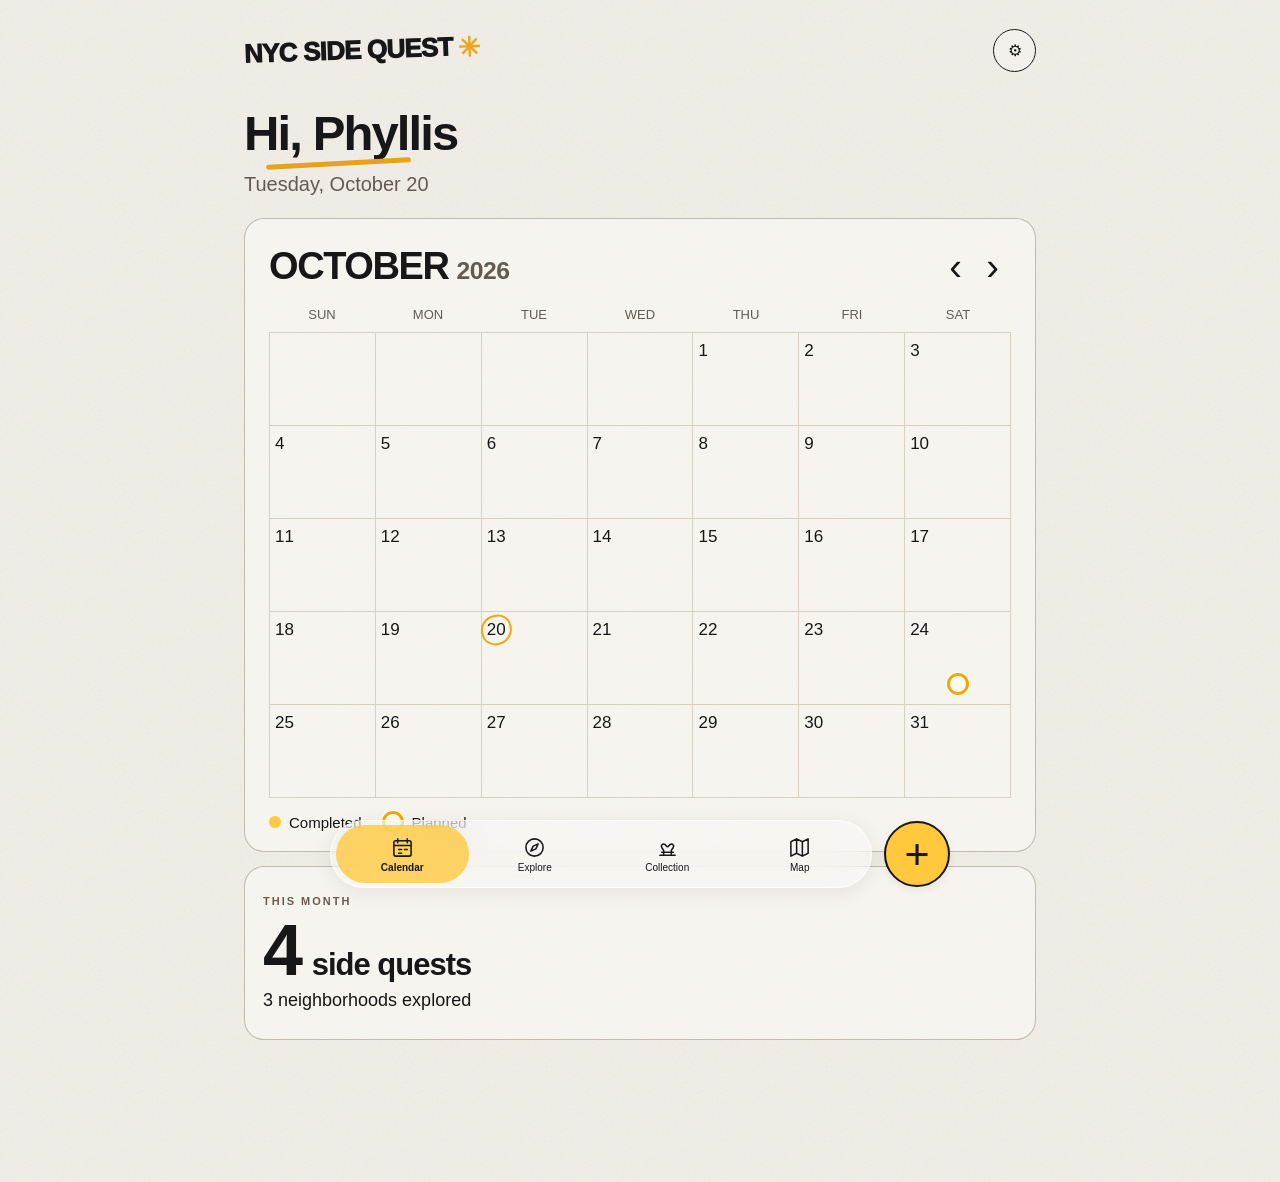
==== commit e4d6b972: "Remove content images and welcome frame; disable unfinished destinations" ====
--- a/calendar.html
+++ b/calendar.html
@@ -1,5 +1,5 @@
 <!doctype html>
-<html lang="en"><head><meta charset="utf-8"><meta name="viewport" content="width=device-width, initial-scale=1, viewport-fit=cover"><meta name="theme-color" content="#F1EEE7"><title>Calendar | NYC Side Quest</title><link rel="stylesheet" href="explore.css"><link rel="stylesheet" href="pages.css"><link rel="stylesheet" href="assignment6.css"></head>
+<html lang="en"><head><meta charset="utf-8"><meta name="viewport" content="width=device-width, initial-scale=1, viewport-fit=cover"><meta name="theme-color" content="#F1EEE7"><title>Calendar | NYC Side Quest</title><link rel="stylesheet" href="explore.css"><link rel="stylesheet" href="pages.css"></head>
 <body><a class="skip-link" href="#main-content">Skip to calendar</a><div class="app-shell calendar-shell">    <header class="site-header">
       <a href="index.html" class="wordmark" aria-label="NYC Side Quest home">NYC SIDE QUEST<span class="rays" aria-hidden="true">✳</span></a>
       <span class="settings-button" aria-hidden="true">⚙</span>
@@ -7,29 +7,29 @@
 
 <main id="main-content" class="page calendar-page">
 <!-- GREETING -->
-<section class="calendar-intro" aria-labelledby="calendar-title"><div><h1 id="calendar-title">Hi, Phyllis</h1><span class="small-scribble" aria-hidden="true"></span><p>Tuesday, October 20</p></div><img src="assets/pigeon-watercolor.png" width="100" height="130" alt="" class="calendar-pigeon"></section>
+<section class="calendar-intro" aria-labelledby="calendar-title"><div><h1 id="calendar-title">Hi, Phyllis</h1><span class="small-scribble" aria-hidden="true"></span><p>Tuesday, October 20</p></div></section>
 <section class="calendar-panel paper-panel" aria-labelledby="month-label"><div class="month-heading"><h2 id="month-label">OCTOBER <span class="calendar-year">2026</span></h2><div class="month-controls" aria-hidden="true"><span>‹</span><span>›</span></div></div>
 <div class="calendar-weekdays" aria-hidden="true"><span>SUN</span><span>MON</span><span>TUE</span><span>WED</span><span>THU</span><span>FRI</span><span>SAT</span></div><!-- STATIC OCTOBER CALENDAR -->
 <div class="calendar-grid" id="calendar-grid" role="group" aria-label="October 2026 calendar"><div class="calendar-blank" aria-hidden="true"></div><div class="calendar-blank" aria-hidden="true"></div><div class="calendar-blank" aria-hidden="true"></div><div class="calendar-blank" aria-hidden="true"></div><div class="calendar-day"><span class="day-number">1</span></div>
 <div class="calendar-day"><span class="day-number">2</span></div>
 <div class="calendar-day"><span class="day-number">3</span></div>
-<div class="calendar-day"><span class="day-number">4</span><img class="calendar-stamp" src="assets/coffee.svg" alt="Completed: Coffee break"></div>
+<div class="calendar-day"><span class="day-number">4</span></div>
 <div class="calendar-day"><span class="day-number">5</span></div>
 <div class="calendar-day"><span class="day-number">6</span></div>
 <div class="calendar-day"><span class="day-number">7</span></div>
 <div class="calendar-day"><span class="day-number">8</span></div>
 <div class="calendar-day"><span class="day-number">9</span></div>
-<div class="calendar-day"><span class="day-number">10</span><img class="calendar-stamp" src="assets/bagel.svg" alt="Completed: Bagel morning"></div>
+<div class="calendar-day"><span class="day-number">10</span></div>
 <div class="calendar-day"><span class="day-number">11</span></div>
 <div class="calendar-day"><span class="day-number">12</span></div>
 <div class="calendar-day"><span class="day-number">13</span></div>
 <div class="calendar-day"><span class="day-number">14</span></div>
 <div class="calendar-day"><span class="day-number">15</span></div>
 <div class="calendar-day"><span class="day-number">16</span></div>
-<div class="calendar-day"><span class="day-number">17</span><img class="calendar-stamp" src="assets/park.svg" alt="Completed: Central Park"></div>
+<div class="calendar-day"><span class="day-number">17</span></div>
 <div class="calendar-day"><span class="day-number">18</span></div>
 <div class="calendar-day"><span class="day-number">19</span></div>
-<div class="calendar-day"><span class="day-number demo-today">20</span><img class="calendar-stamp" src="assets/pigeon-watercolor.png" alt="Completed: West Village walk"></div>
+<div class="calendar-day"><span class="day-number demo-today">20</span></div>
 <div class="calendar-day"><span class="day-number">21</span></div>
 <div class="calendar-day"><span class="day-number">22</span></div>
 <div class="calendar-day"><span class="day-number">23</span></div>
@@ -42,13 +42,13 @@
 <div class="calendar-day"><span class="day-number">30</span></div>
 <div class="calendar-day"><span class="day-number">31</span></div>
 </div>
-<div class="calendar-legend"><span><img src="assets/pigeon-watercolor.png" width="30" height="38" alt=""> Completed</span><span><i class="planned-ring" aria-hidden="true"></i> Planned</span></div></section>
+<div class="calendar-legend"><span><i class="completed-dot" aria-hidden="true"></i> Completed</span><span><i class="planned-ring" aria-hidden="true"></i> Planned</span></div></section>
 <!-- MONTHLY SUMMARY -->
-<section class="month-summary paper-panel" aria-labelledby="summary-heading"><div><h2 class="eyebrow" id="summary-heading">THIS MONTH</h2><p class="summary-count"><strong id="quest-count">4</strong> side quests</p><p id="neighborhood-count">3 neighborhoods explored</p></div><img src="assets/village.svg" width="160" height="130" alt="Illustrated NYC brownstones"></section>
-<p class="demo-note">Static calendar design preview · October 2026. Stamps show four sample completed adventures; the ring shows a sample plan. Month switching and editing will come later.</p>
+<section class="month-summary paper-panel" aria-labelledby="summary-heading"><div><h2 class="eyebrow" id="summary-heading">THIS MONTH</h2><p class="summary-count"><strong id="quest-count">4</strong> side quests</p><p id="neighborhood-count">3 neighborhoods explored</p></div></section>
+
 </main></div>  <nav class="bottom-bar" aria-label="Main navigation"><div class="bottom-nav">
     <a href="calendar.html" data-route="calendar" class="nav-link is-active" aria-current="page"><svg viewBox="0 0 24 24" aria-hidden="true"><rect x="3" y="5" width="18" height="16" rx="2"/><path d="M7 3v4M17 3v4M3 10h18M8 14h3M8 18h3M14 14h3"/></svg><span>Calendar</span></a>
     <a href="explore.html" data-route="explore" class="nav-link"><svg viewBox="0 0 24 24" aria-hidden="true"><circle cx="12" cy="12" r="9"/><path d="m15.8 8.2-2.4 5.2-5.2 2.4 2.4-5.2z"/></svg><span>Explore</span></a>
-    <a href="collection.html" data-route="collection" class="nav-link"><svg viewBox="0 0 24 24" aria-hidden="true"><path d="M4 20h16M8 20v-5l-2-3c-1.5-2.6 1.2-4.5 3.5-3 1.2 1 1.5 2.2 2.5 2.2s1.3-1.2 2.5-2.2c2.3-1.5 5 .4 3.5 3l-2 3v5M6 17h12"/></svg><span>Collection</span></a>
-    <a href="map.html" data-route="map" class="nav-link"><svg viewBox="0 0 24 24" aria-hidden="true"><path d="m3 6 6-3 6 3 6-3v15l-6 3-6-3-6 3zM9 3v15M15 6v15"/></svg><span>Map</span></a>
-  </div><a href="explore.html" class="add-button preview-add" aria-label="Browse activities">+</a></nav></body></html>+    <span data-route="collection" class="nav-link" aria-disabled="true"><svg viewBox="0 0 24 24" aria-hidden="true"><path d="M4 20h16M8 20v-5l-2-3c-1.5-2.6 1.2-4.5 3.5-3 1.2 1 1.5 2.2 2.5 2.2s1.3-1.2 2.5-2.2c2.3-1.5 5 .4 3.5 3l-2 3v5M6 17h12"/></svg><span>Collection</span></span>
+    <span data-route="map" class="nav-link" aria-disabled="true"><svg viewBox="0 0 24 24" aria-hidden="true"><path d="m3 6 6-3 6 3 6-3v15l-6 3-6-3-6 3zM9 3v15M15 6v15"/></svg><span>Map</span></span>
+  </div><span class="add-button preview-add" aria-disabled="true">+</span></nav></body></html>
--- a/explore.css
+++ b/explore.css
@@ -549,3 +549,15 @@
 
 
 .pigeon-doodle img {display:block; width:70px; height:62px}
+
+/* Shared preview elements and activity descriptions. */
+span.time-chip{display:inline-flex;align-items:center;justify-content:center}
+.preview-add{display:flex;align-items:center;justify-content:center;text-decoration:none}
+.quest-description{font-size:12px;line-height:1.5;color:var(--muted);margin:8px 0 0}
+
+/* Text-only cards and inactive future navigation. */
+.quest-text .category-sticker{position:static;display:inline-block;transform:none;margin:0 0 12px;font-size:9px}
+.quest-text{padding:18px 14px}
+[aria-disabled="true"],.calendar-day,.month-controls>span,.arrow-disc{cursor:default}
+.activity-count{font-size:12px;color:var(--muted)}
+.activity-count{white-space:nowrap}
--- a/pages.css
+++ b/pages.css
@@ -1,6 +1,6 @@
 /* Shared Explore tokens and font stack come from explore.css. */
 .welcome-page{min-height:100svh;padding:24px 16px;display:grid;place-items:center}
-.onboarding{width:min(100%,500px);padding:22px;border:1.5px solid var(--ink);border-radius:38px;background:rgba(252,250,245,.72)}
+.onboarding{width:min(100%,500px);padding:22px;border:0;border-radius:0;background:transparent}
 .onboarding-nav{display:flex;justify-content:space-between;align-items:center;margin-bottom:20px}
 .onboarding-nav a{color:var(--muted);font-weight:600;text-decoration:none;min-height:44px;display:flex;align-items:center}
 .onboarding-nav .back-link{font-size:34px;color:var(--ink);min-width:44px}
@@ -11,15 +11,12 @@
 .onboarding-options .time-chip.is-selected{background:var(--brand-yellow);font-weight:700}
 .plan-ahead{font-size:16px;font-weight:600;color:var(--muted);margin:19px 0 12px}
 .date-options{justify-content:flex-start}.date-options .time-chip{flex:0 1 auto;padding-inline:20px}
-.welcome-art{height:clamp(240px,39svh,365px);margin:12px 0;display:flex;align-items:center;justify-content:center}
-.welcome-art img{display:block;width:100%;height:100%;object-fit:contain}
 .welcome-continue{min-height:58px;display:flex;align-items:center;justify-content:center;gap:12px;background:var(--brand-yellow);border-radius:999px;color:var(--ink);font-size:23px;font-weight:800;text-decoration:none}
 .welcome-continue span{font-size:31px}
 .calendar-intro{display:flex;align-items:end;justify-content:space-between;position:relative;min-height:112px;margin-bottom:4px}
 .calendar-intro h1{font-size:clamp(35px,8vw,49px)}
 .calendar-intro .small-scribble{width:145px;height:5px;margin:1px 0 7px 22px}
 .calendar-intro p{margin:0 0 18px;font-size:clamp(14px,3.7vw,20px)}
-.calendar-pigeon{object-fit:contain;width:100px;height:117px;transform:rotate(7deg);margin-right:9px}
 .calendar-panel{padding:19px 13px 14px;border-radius:20px}
 .month-heading{display:flex;align-items:center;justify-content:space-between;gap:4px;margin-bottom:18px}
 .month-heading h2{display:flex;align-items:baseline;gap:8px;flex-wrap:wrap;font-size:clamp(22px,5.7vw,38px);letter-spacing:-1.4px;margin:0;font-weight:900;line-height:1.1}
@@ -33,7 +30,6 @@
 .calendar-day:hover{background:rgba(255,200,61,.13)}
 .day-number{font-size:clamp(12px,3.4vw,17px);position:relative;z-index:1;line-height:1.3}
 .demo-today:before{content:'';position:absolute;inset:-4px -6px;border:2px solid #ecaa13;border-radius:49% 44% 51% 45%;transform:rotate(-15deg)}
-.calendar-stamp{display:block;max-width:85%;width:46px;height:40px;object-fit:contain;align-self:center;margin-top:1px;position:absolute;bottom:2px;border-radius:8px}
 .emoji-stamp{position:absolute;bottom:3px;align-self:center;font-size:clamp(21px,6vw,34px);line-height:1}
 .planned-ring{display:inline-block;flex:none;width:22px;height:22px;border:3px solid #efa900;background:var(--card-bg);border-radius:50%;box-shadow:0 0 0 1px white}
 .calendar-day>.planned-ring{position:absolute;bottom:9px;align-self:center}
@@ -43,10 +39,16 @@
 .month-summary h2{margin:0 0 7px}.month-summary .summary-count{font-weight:800;font-size:clamp(20px,5.6vw,31px);letter-spacing:-1px;color:var(--ink);margin:0;white-space:nowrap}
 .summary-count strong{font-size:clamp(47px,13vw,72px);letter-spacing:-3px;line-height:1;vertical-align:baseline;margin-right:4px}
 .month-summary #neighborhood-count{font-size:clamp(12px,3.3vw,18px);margin:4px 0 0;color:var(--ink)}
-.month-summary>img{width:29%;height:112px;object-fit:cover;transform:rotate(-9deg);border:6px solid #f4e5cd;opacity:.85}
 .calendar-explore{display:inline-block;color:var(--ink);text-decoration:none;font-size:14px}
-@media(min-width:700px){.calendar-shell{max-width:840px}.calendar-panel{padding:26px 24px 18px}.calendar-day,.calendar-blank{min-height:93px;aspect-ratio:1.25}.calendar-stamp{width:65px;height:53px}.calendar-intro{margin-top:6px}.calendar-pigeon{height:130px;width:130px}.calendar-legend{font-size:15px}.onboarding{padding:28px 30px}.month-summary>img{width:27%;height:140px}.month-summary{min-height:174px}.onboarding-options .time-chip{font-size:16px}}
-@media(max-width:360px){.welcome-page{padding:12px}.onboarding{padding:18px 15px;border-radius:30px}.onboarding h1{letter-spacing:-1.2px}.onboarding-options{gap:6px}.date-options .time-chip{padding-inline:16px}.calendar-panel{padding:15px 9px}.calendar-intro h1{font-size:34px}.calendar-pigeon{width:75px;height:100px}.month-heading h2{font-size:21px;gap:5px}.month-controls button{width:31px}.calendar-day,.calendar-blank{min-height:59px;padding:6px 4px}.calendar-legend{gap:15px;font-size:11px}.month-summary{padding:16px 12px}.month-summary>img{height:92px}.calendar-stamp{height:32px}}
+@media(min-width:700px){.calendar-shell{max-width:840px}.calendar-panel{padding:26px 24px 18px}.calendar-day,.calendar-blank{min-height:93px;aspect-ratio:1.25}.calendar-intro{margin-top:6px}.calendar-legend{font-size:15px}.onboarding{padding:28px 30px}.month-summary{min-height:174px}.onboarding-options .time-chip{font-size:16px}}
+@media(max-width:360px){.welcome-page{padding:12px}.onboarding{padding:18px 15px}.onboarding h1{letter-spacing:-1.2px}.onboarding-options{gap:6px}.date-options .time-chip{padding-inline:16px}.calendar-panel{padding:15px 9px}.calendar-intro h1{font-size:34px}.month-heading h2{font-size:21px;gap:5px}.month-controls button{width:31px}.calendar-day,.calendar-blank{min-height:59px;padding:6px 4px}.calendar-legend{gap:15px;font-size:11px}.month-summary{padding:16px 12px}}
 /* Keep empty slots and date buttons at the same cell width. */
 .calendar-day,.calendar-blank{width:100%;height:clamp(64px,12vw,93px);aspect-ratio:auto}
 @media(max-width:360px){.calendar-day,.calendar-blank{height:59px}}
+
+/* Static calendar preview. */
+.month-controls>span{display:grid;place-items:center;width:37px;height:44px;font-size:38px;line-height:1}
+.calendar-day:hover{background:transparent}
+
+.completed-dot{display:inline-block;width:12px;height:12px;border-radius:50%;background:var(--brand-yellow)}
+.welcome-continue{margin-top:24px}
